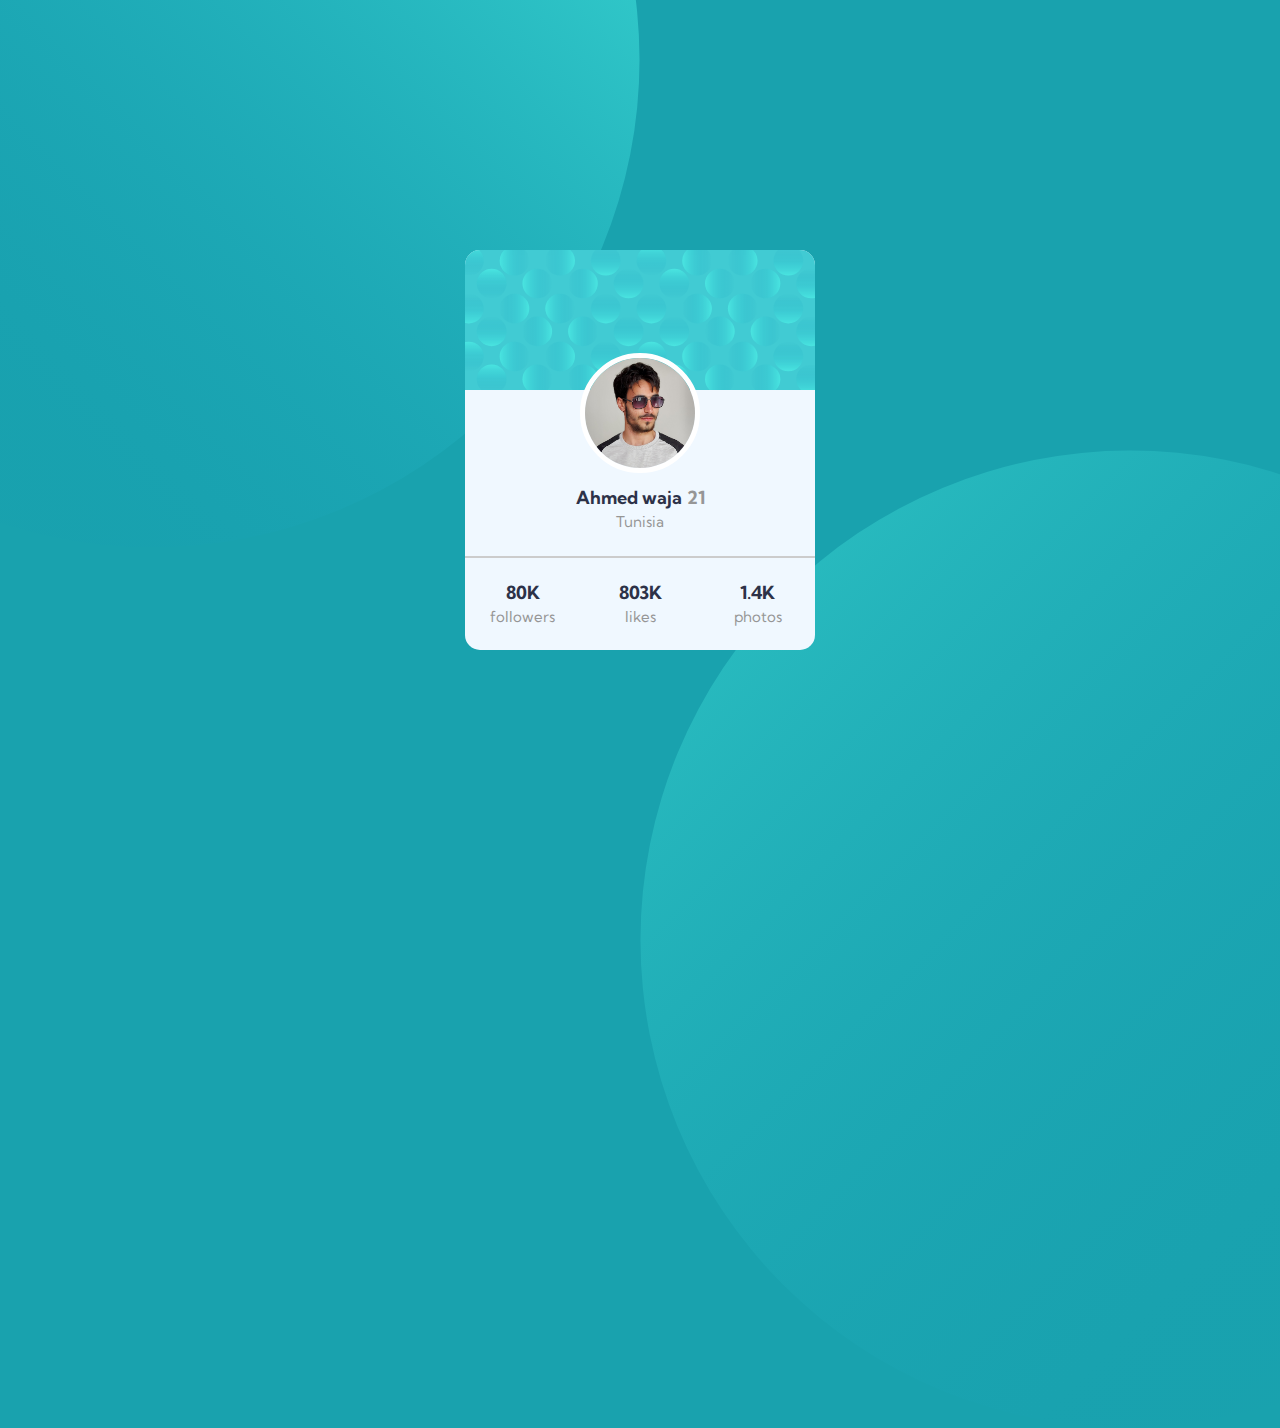
==== index.html @ bbe94c11 "update" ====
<!DOCTYPE html>
<html lang="en">

<head>
    <meta charset="UTF-8">
    <meta http-equiv="X-UA-Compatible" content="IE=edge">
    <meta name="viewport" content="width=device-width, initial-scale=1.0">
    <link rel="stylesheet" href="style.css">
    <title>Document</title>
    <link rel="preconnect" href="https://fonts.googleapis.com">
    <link rel="preconnect" href="https://fonts.gstatic.com" crossorigin>
    <link href="https://fonts.googleapis.com/css2?family=Kumbh+Sans:wght@500&display=swap" rel="stylesheet">
</head>

<body>

    <img src="images/bg-pattern-top.svg" alt="" class="background-top">
    <img src="images/bg-pattern-bottom.svg" alt="" class="background-bottom">
    
    <div class="cart">
        <img src="images/bg-pattern-card.svg" alt="" class="couverture">
        <img class="photo" src="images/20220226_145706.jpg" alt="">
        <span class="name">Ahmed waja <span class="age">21</span></span>
        <span class="frome"><small>Tunisia </small></span>
        <div class="bar"></div>
        <span class="followers">80K <br> <small>followers </small></span>
        <span class="likes">803K <br> <small> likes </small></span>
        <span class="photos">1.4K <br> <small> photos</small></span>
    </div>
</body>

</html>
---- style.css ----
body {
    margin: 0;
    background-color: hsl(185, 75%, 39%);
    overflow: hidden
}

.background-top,
.background-bottom,
.cart {
    position: absolute;
    top: 50%;
    left: 50%;
}

.background-top {
    transform: translate(-100%, -90%);
}

.cart {
    width: 350px;
    height: 400px;

    border: 0px solid transparent;
    border-radius: 15px;
    background-color: aliceblue;
    overflow: hidden;

    transform: translate(-50%, -50%);

    display: grid;
    grid-template-columns: repeat(3, 1fr);
    grid-template-rows: auto 50px repeat(4, auto);

    font-family: 'Kumbh Sans', sans-serif;
    text-align: center;
    font-size: 18px;
    color: hsl(0, 0%, 59%)
}

.likes::first-line,
.followers::first-line,
.photos::first-line,
.name {
    font-weight: bold;
    color: hsl(229, 23%, 23%);
}

.couverture {
    grid-area: 1/1/1/4;
    width: 100%
}

.photo {
    grid-area: 2/2;
    width: 110px;
    border-radius: 50%;
    border: 5px solid white;
    transform: translateY(-50%);
}

.name {
    grid-area: 3/1/3/4;
    display: flex;
    justify-content: center;
    align-items: end;
}

.age {
    color: hsl(0, 0%, 59%);
    margin-left: 5px;
}

.frome {
    grid-area: 4/2;
}

.bar {
    grid-area: 5/1/5/4;
    height: 2px;
    background-color: hsl(0, 0%, 80%);
}

.followers {
    grid-area: 6/1;
}

.likes {
    grid-area: 6/2;
}

.photos {
    grid-area: 6/3;
}
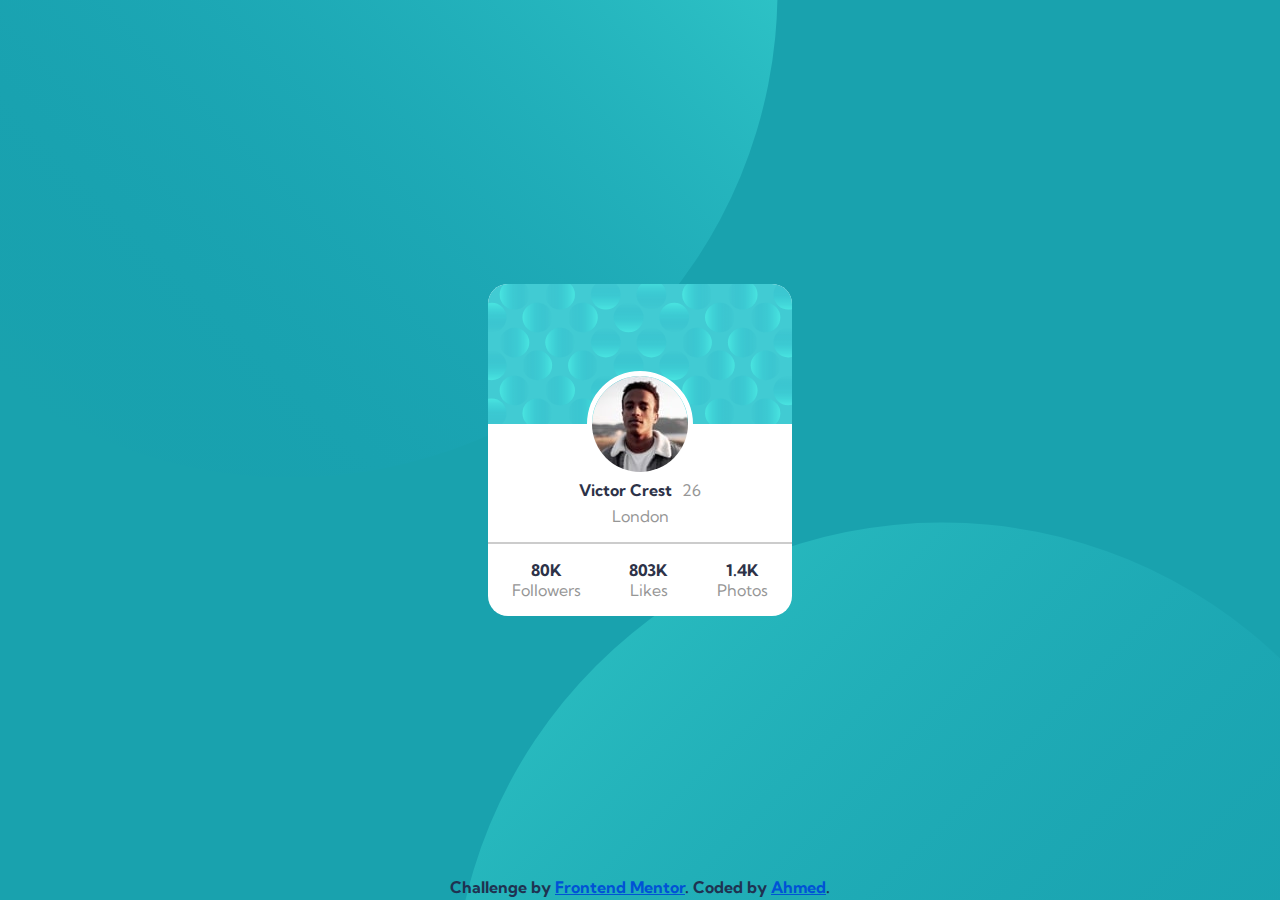
==== commit fa15f142: "update" ====
--- a/index.html
+++ b/index.html
@@ -2,31 +2,49 @@
 <html lang="en">
 
 <head>
-    <meta charset="UTF-8">
-    <meta http-equiv="X-UA-Compatible" content="IE=edge">
-    <meta name="viewport" content="width=device-width, initial-scale=1.0">
-    <link rel="stylesheet" href="style.css">
-    <title>Document</title>
-    <link rel="preconnect" href="https://fonts.googleapis.com">
-    <link rel="preconnect" href="https://fonts.gstatic.com" crossorigin>
-    <link href="https://fonts.googleapis.com/css2?family=Kumbh+Sans:wght@500&display=swap" rel="stylesheet">
+  <meta charset="UTF-8">
+  <meta name="viewport" content="width=device-width, initial-scale=1.0">
+  <!-- displays site properly based on user's device -->
+
+  <link rel="icon" type="image/png" sizes="32x32" href="./images/favicon-32x32.png">
+
+  <title>Frontend Mentor | Profile card component</title>
+
+  <!-- Feel free to remove these styles or customise in your own stylesheet 👍 -->
+  <link rel="stylesheet" href="style.css">
+  <style>
+    .attribution {
+      font-size: 11px;
+      text-align: center;
+    }
+
+    .attribution a {
+      color: hsl(228, 45%, 44%);
+    }
+  </style>
 </head>
 
 <body>
+  <main>
+    <img src="images/bg-pattern-card.svg" alt="pattern card">
+    <img class="photo" src="images/image-victor.jpg" alt="image victor">
+    <p class="name">Victor Crest<span class="age">26</span></p>
+    <p class="country"> <span>London</span> </p>
+    <div class="line"></div>
 
-    <img src="images/bg-pattern-top.svg" alt="" class="background-top">
-    <img src="images/bg-pattern-bottom.svg" alt="" class="background-bottom">
-    
-    <div class="cart">
-        <img src="images/bg-pattern-card.svg" alt="" class="couverture">
-        <img class="photo" src="images/20220226_145706.jpg" alt="">
-        <span class="name">Ahmed waja <span class="age">21</span></span>
-        <span class="frome"><small>Tunisia </small></span>
-        <div class="bar"></div>
-        <span class="followers">80K <br> <small>followers </small></span>
-        <span class="likes">803K <br> <small> likes </small></span>
-        <span class="photos">1.4K <br> <small> photos</small></span>
-    </div>
+    <ul style="list-style-type:none">
+      <li> 80K <br> <span> Followers</span></li>
+      <li>803K <br> <span>Likes</span></li>
+      <li>1.4K <br> <span>Photos</span></li>
+    </ul>
+
+  </main>
+  <footer>
+    <p> Challenge by <a href="https://www.frontendmentor.io?ref=challenge" target="_blank"
+        title="Frontend Mentor">Frontend Mentor</a>.
+      Coded by <a href="#" title="Ahmed">Ahmed</a>.</p>
+  </footer>
+
 </body>
 
 </html>--- a/style.css
+++ b/style.css
@@ -1,93 +1,84 @@
+@import url('https://fonts.googleapis.com/css2?family=Kumbh+Sans:wght@500&display=swap');
+
 body {
     margin: 0;
+    height: 100vh;
+    background: url(../images/bg-pattern-bottom.svg) bottom -600px right -150px no-repeat, url(../images/bg-pattern-top.svg) top -500px left -200px no-repeat;
     background-color: hsl(185, 75%, 39%);
-    overflow: hidden
+    font-family: 'Kumbh Sans', sans-serif;
 }
 
-.background-top,
-.background-bottom,
-.cart {
-    position: absolute;
-    top: 50%;
-    left: 50%;
+body,
+main {
+    display: flex;
+    justify-content: center;
+    align-items: center;
+    flex-direction: column;
 }
 
-.background-top {
-    transform: translate(-100%, -90%);
+main {
+    max-width: 19rem;
+    background-color: white;
+    border-radius: 20px;
+    overflow: hidden;
 }
 
-.cart {
-    width: 350px;
-    height: 400px;
+.name,
+li {
+    color: hsl(229, 23%, 23%);
+    font-weight: bold;
 
-    border: 0px solid transparent;
-    border-radius: 15px;
-    background-color: aliceblue;
-    overflow: hidden;
-
-    transform: translate(-50%, -50%);
-
-    display: grid;
-    grid-template-columns: repeat(3, 1fr);
-    grid-template-rows: auto 50px repeat(4, auto);
-
-    font-family: 'Kumbh Sans', sans-serif;
-    text-align: center;
-    font-size: 18px;
-    color: hsl(0, 0%, 59%)
 }
 
-.likes::first-line,
-.followers::first-line,
-.photos::first-line,
-.name {
-    font-weight: bold;
-    color: hsl(229, 23%, 23%);
-}
-
-.couverture {
-    grid-area: 1/1/1/4;
-    width: 100%
+span {
+    color: hsl(0, 0%, 59%);
+    font-weight: normal;
 }
 
 .photo {
-    grid-area: 2/2;
-    width: 110px;
     border-radius: 50%;
     border: 5px solid white;
     transform: translateY(-50%);
+
 }
 
 .name {
-    grid-area: 3/1/3/4;
-    display: flex;
-    justify-content: center;
-    align-items: end;
+    margin-top: -50px;
 }
 
-.age {
-    color: hsl(0, 0%, 59%);
-    margin-left: 5px;
+.name span {
+    margin-left: 10px;
 }
 
-.frome {
-    grid-area: 4/2;
+.country {
+    margin-top: -10px;
 }
 
-.bar {
-    grid-area: 5/1/5/4;
+.line {
+    width: 100%;
     height: 2px;
     background-color: hsl(0, 0%, 80%);
 }
 
-.followers {
-    grid-area: 6/1;
+ul {
+    padding: 0;
+    width: 100%;
+    display: flex;
+    text-align: center;
+    justify-content: space-around;
 }
 
-.likes {
-    grid-area: 6/2;
+footer {
+    position: absolute;
+    bottom: 0;
 }
 
-.photos {
-    grid-area: 6/3;
+footer p {
+    margin: 3px;
+    font-weight: bold;
+    color: hsl(218, 44%, 22%);
+}
+
+footer p a {
+    color: hsl(217, 100%, 42%);
 }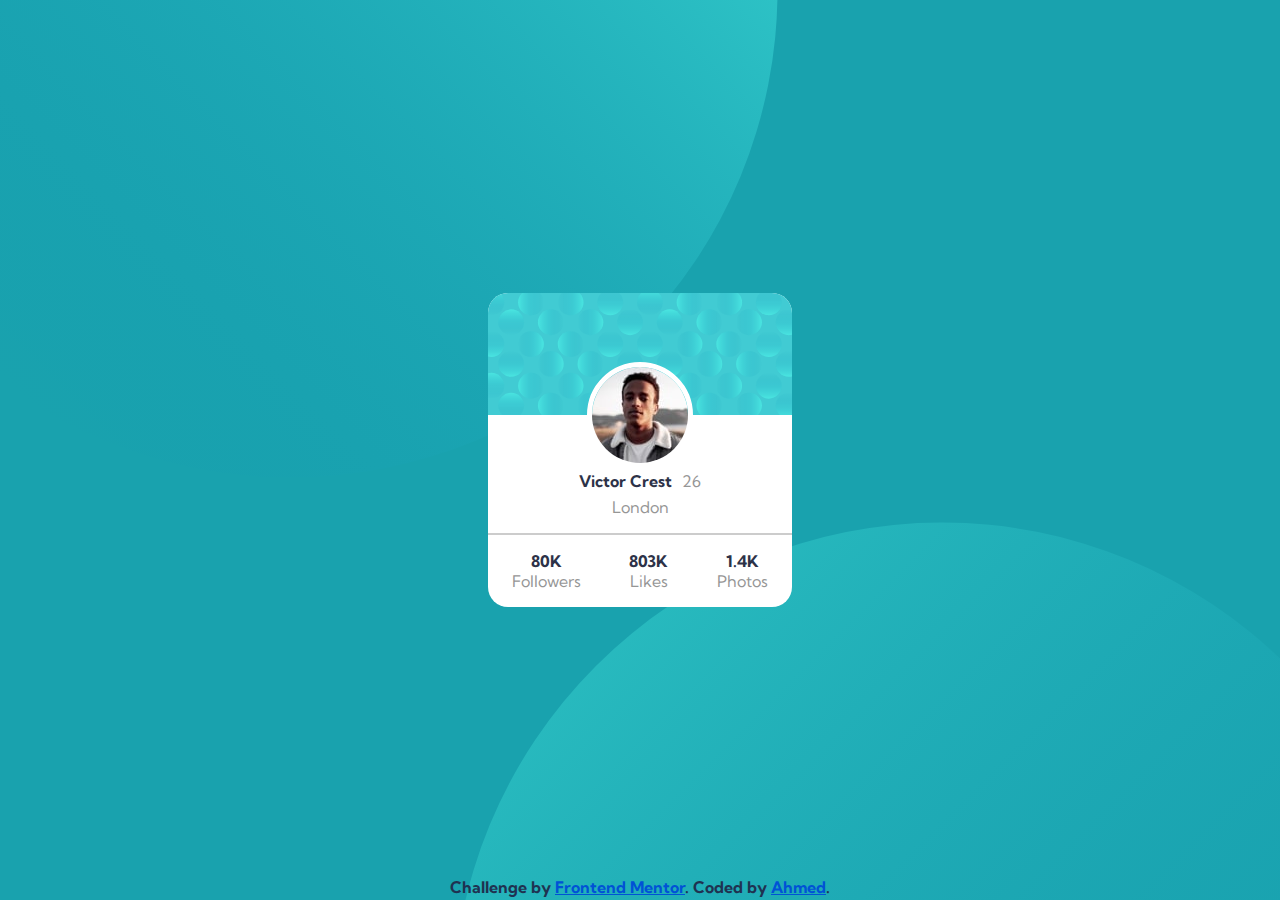
==== commit 8245f5a9: "update" ====
--- a/index.html
+++ b/index.html
@@ -12,21 +12,11 @@
 
   <!-- Feel free to remove these styles or customise in your own stylesheet 👍 -->
   <link rel="stylesheet" href="style.css">
-  <style>
-    .attribution {
-      font-size: 11px;
-      text-align: center;
-    }
-
-    .attribution a {
-      color: hsl(228, 45%, 44%);
-    }
-  </style>
 </head>
 
 <body>
   <main>
-    <img src="images/bg-pattern-card.svg" alt="pattern card">
+    <img class="couverture" src="images/bg-pattern-card.svg" alt="pattern card">
     <img class="photo" src="images/image-victor.jpg" alt="image victor">
     <p class="name">Victor Crest<span class="age">26</span></p>
     <p class="country"> <span>London</span> </p>
--- a/style.css
+++ b/style.css
@@ -2,6 +2,7 @@
 
 body {
     margin: 0;
+
     height: 100vh;
     background: url(../images/bg-pattern-bottom.svg) bottom -600px right -150px no-repeat, url(../images/bg-pattern-top.svg) top -500px left -200px no-repeat;
     background-color: hsl(185, 75%, 39%);
@@ -23,11 +24,16 @@
     overflow: hidden;
 }
 
+.couverture,
+.line,
+ul {
+    width: 100%;
+}
+
 .name,
 li {
     color: hsl(229, 23%, 23%);
     font-weight: bold;
-
 }
 
 span {
@@ -39,7 +45,6 @@
     border-radius: 50%;
     border: 5px solid white;
     transform: translateY(-50%);
-
 }
 
 .name {
@@ -55,14 +60,12 @@
 }
 
 .line {
-    width: 100%;
     height: 2px;
     background-color: hsl(0, 0%, 80%);
 }
 
 ul {
     padding: 0;
-    width: 100%;
     display: flex;
     text-align: center;
     justify-content: space-around;
